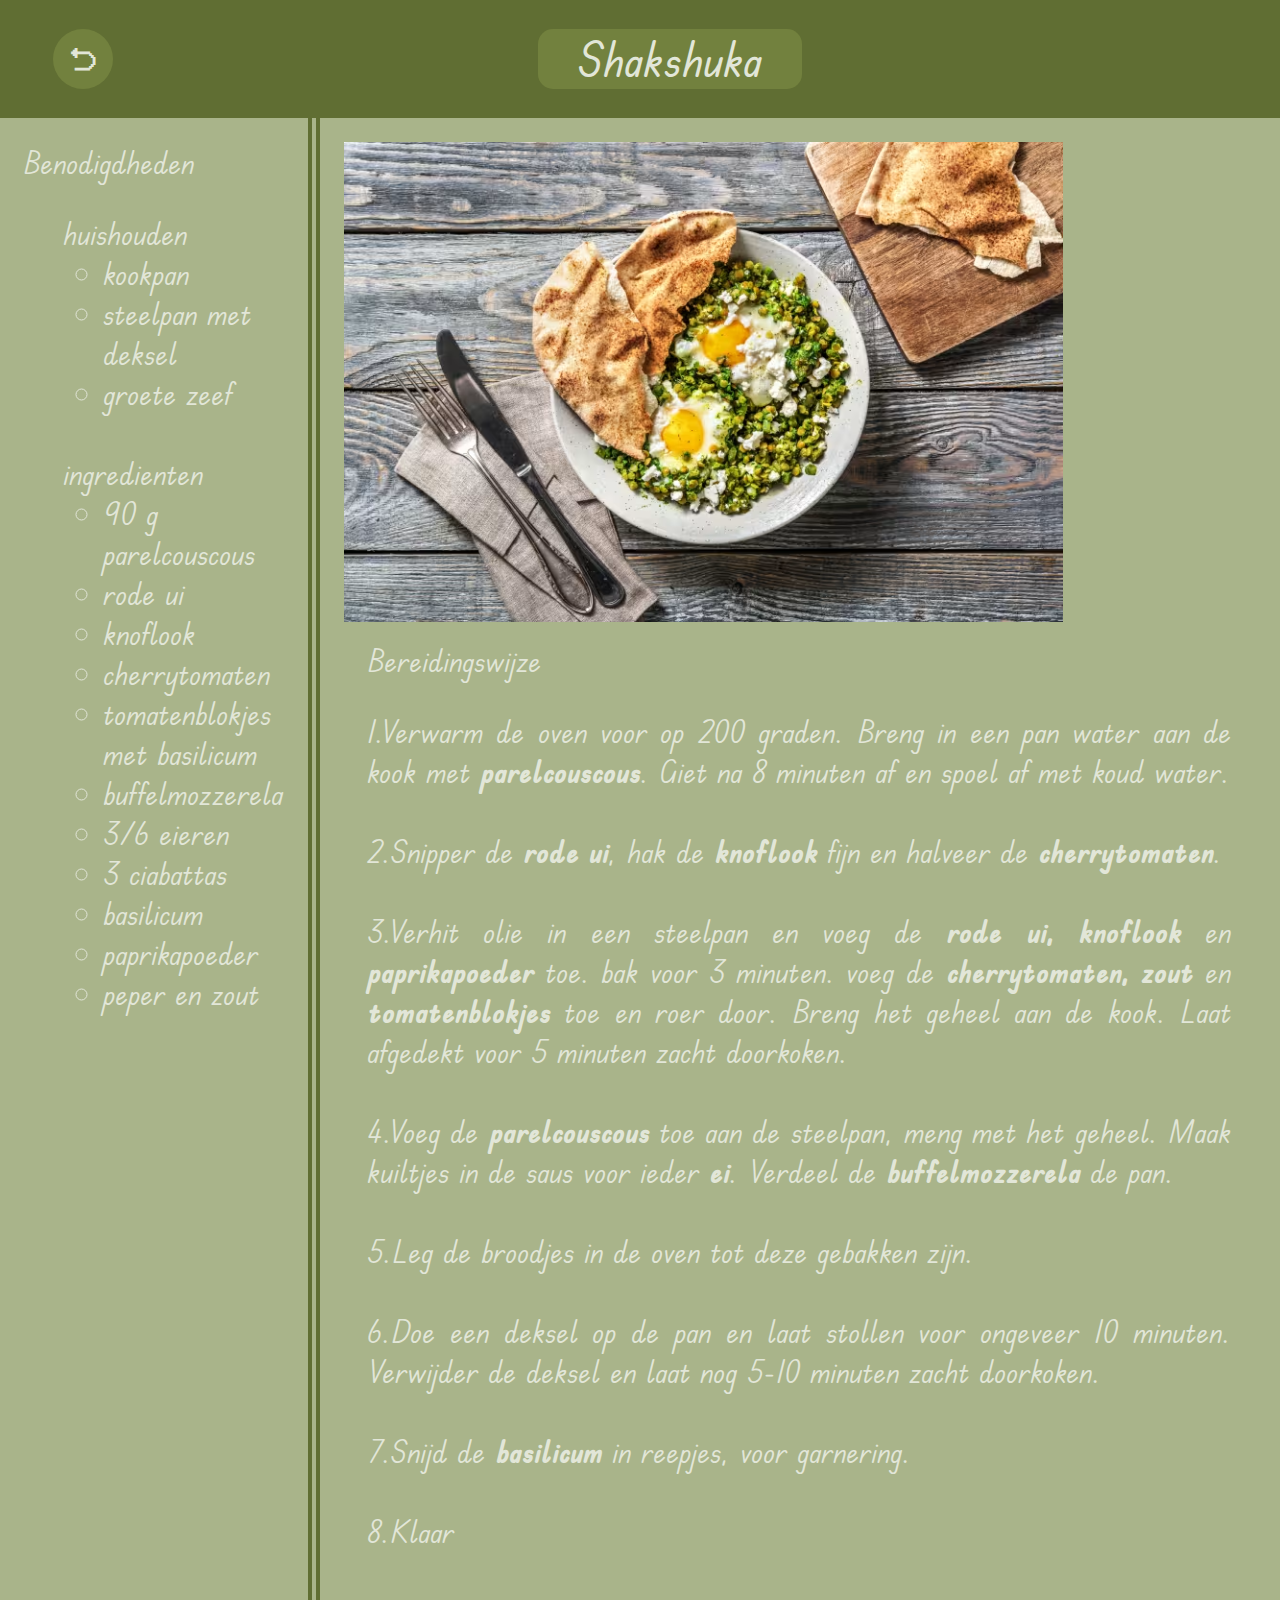
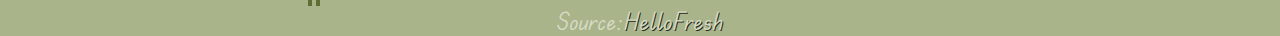
==== recipes/Shaksuka_tomaat.html @ 5f3949b4 "Add files via upload" ====
<!DOCTYPE html>

<html>
    <head>
        <title></title>
        <link rel="icon" type="image/x-icon" href="../Images/germanflag.webp">
        <link rel="preconnect" href="https://fonts.googleapis.com">
        <link rel="preconnect" href="https://fonts.gstatic.com" crossorigin>
        <link href="https://fonts.googleapis.com/css2?family=Edu+TAS+Beginner:wght@400..700&display=swap" rel="stylesheet">
        <link rel="stylesheet" href=../style.css type="text/css">
        <meta lang="nl" charset="utf-8">
    </head>
    <body>
        <header><a href="../index.html" id="terug">&#11148;</a>  <!-- &#129144;  of  &#11148; -->
        <h1>Shakshuka</h1></header>
        <main>
        <aside>
           <label>Benodigdheden</label>
            <ul>
              <li style="list-style: none;">Huishouden</li>
                <ul>
                    <li>kookpan</li> 
                    <li>steelpan met deksel </li>
                    <li>groete zeef</li>
                </ul><br>
              <li style="list-style: none">Ingredienten</li>  
                <ul>
                    <li>90 g Parelcouscous</li>                   
                    <li>rode ui</li>
                    <li>knoflook</li>
                    <li>cherrytomaten</li>
                    <li>tomatenblokjes met basilicum</li>
                    <li>buffelmozzerela</li>
                    <li>3/6 eieren</li>
                    <li>3 ciabattas</li>
                    <li>basilicum</li>
                    <li>paprikapoeder</li>
                    <li>peper en zout</li>
                </ul> 
            </ul>
        </aside>
        <div class="wraparound">
        <figure><img src="../Images/Groene_shk.avif" alt="foto van Groene Shakshuka"></figure>
            <article><label>Bereidingswijze</label>
            <p>
                1.Verwarm de oven voor op 200 graden. Breng in een pan water aan de kook met <strong>parelcouscous</strong>. Giet na 8 minuten af en spoel af met koud water. <br><br>
                2.Snipper de <strong>rode ui</strong>, hak de <strong>knoflook</strong> fijn en halveer de <strong>cherrytomaten</strong>.<br><br>
                3.Verhit olie in een steelpan en voeg de <strong>rode ui, knoflook</strong> en <strong>paprikapoeder</strong> toe. bak voor 3 minuten. voeg de <strong>cherrytomaten, zout</strong> en <strong>tomatenblokjes</strong> toe en roer door. Breng het geheel aan de kook. Laat afgedekt voor 5 minuten zacht doorkoken.<br><br>
                4.Voeg de <strong>parelcouscous</strong> toe aan de steelpan, meng met het geheel. Maak kuiltjes in de saus voor ieder <strong>ei</strong>. Verdeel de <strong>buffelmozzerela</strong> de pan.<br><br>
                5.Leg de broodjes in de oven tot deze gebakken zijn.<br><br>
                6.Doe een deksel op de pan en laat stollen voor ongeveer 10 minuten. Verwijder de deksel en laat nog 5-10 minuten zacht doorkoken.<br><br>
                7.Snijd de <strong>basilicum</strong> in reepjes, voor garnering.<br><br>
                8.Klaar                
            </p>
            </article>
            </div>
        </main>
        <footer>
            Source:<a class="footsies" href="https://www.hellofresh.nl/recipes/shakshuka-met-buffelmozzarella-5bdc20dbae08b5453143e694" target=_blank>HelloFresh</a>
        </footer>
    </body>
</html>
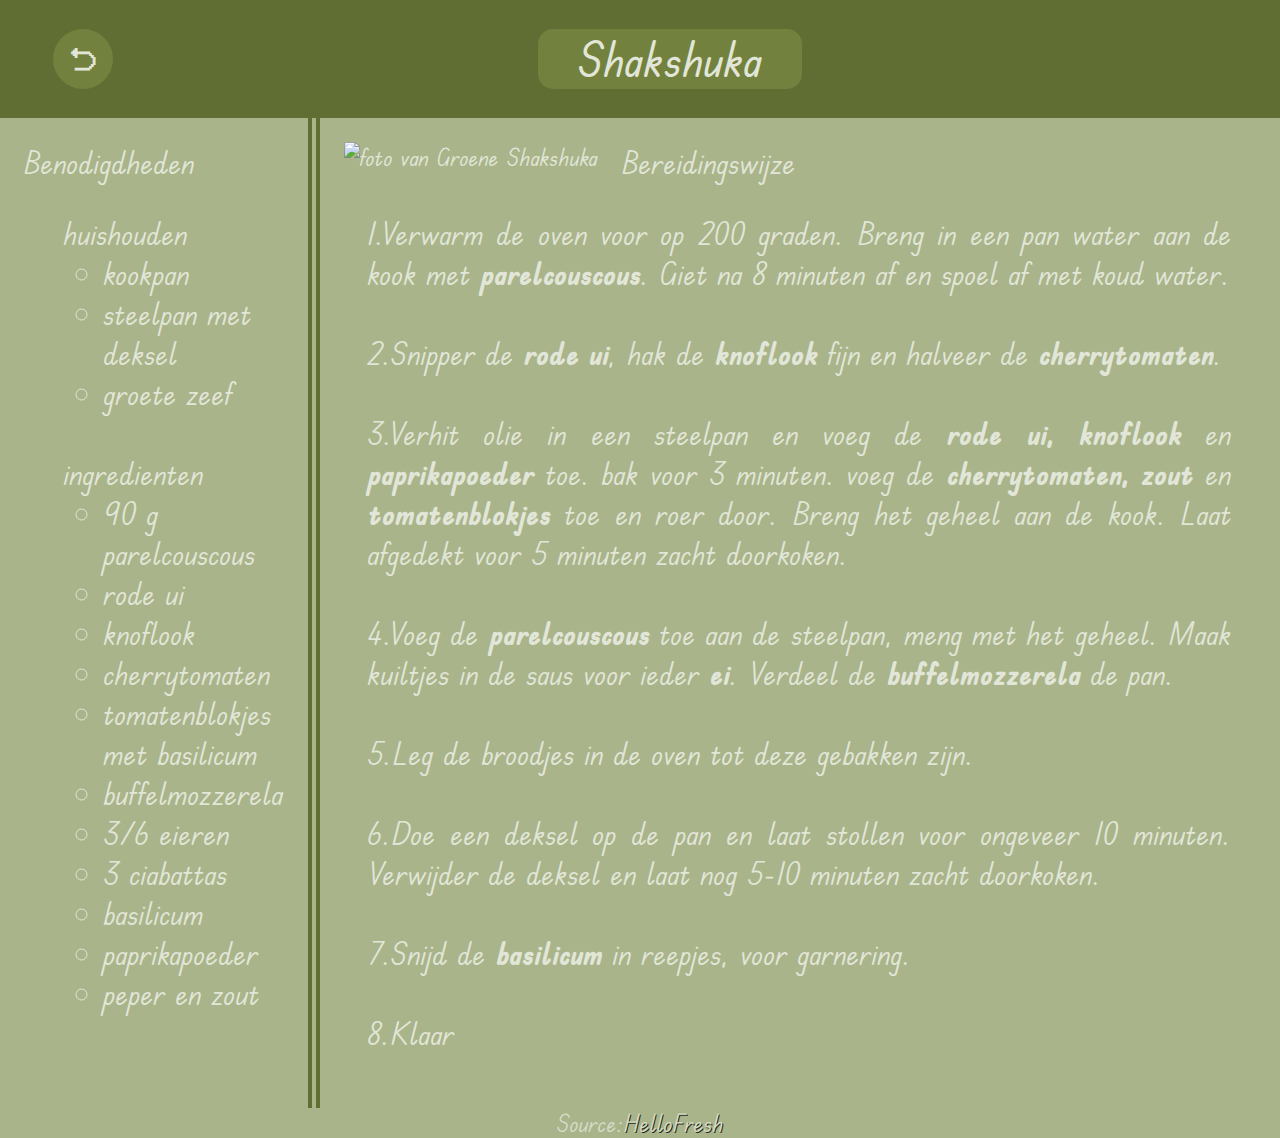
==== commit b8d041f6: "Update Shaksuka_tomaat.html" ====
--- a/recipes/Shaksuka_tomaat.html
+++ b/recipes/Shaksuka_tomaat.html
@@ -40,7 +40,7 @@
             </ul>
         </aside>
         <div class="wraparound">
-        <figure><img src="../Images/Groene_shk.avif" alt="foto van Groene Shakshuka"></figure>
+        <figure><img src="../Images/shakskuka_red.jpg" alt="foto van Groene Shakshuka"></figure>
             <article><label>Bereidingswijze</label>
             <p>
                 1.Verwarm de oven voor op 200 graden. Breng in een pan water aan de kook met <strong>parelcouscous</strong>. Giet na 8 minuten af en spoel af met koud water. <br><br>
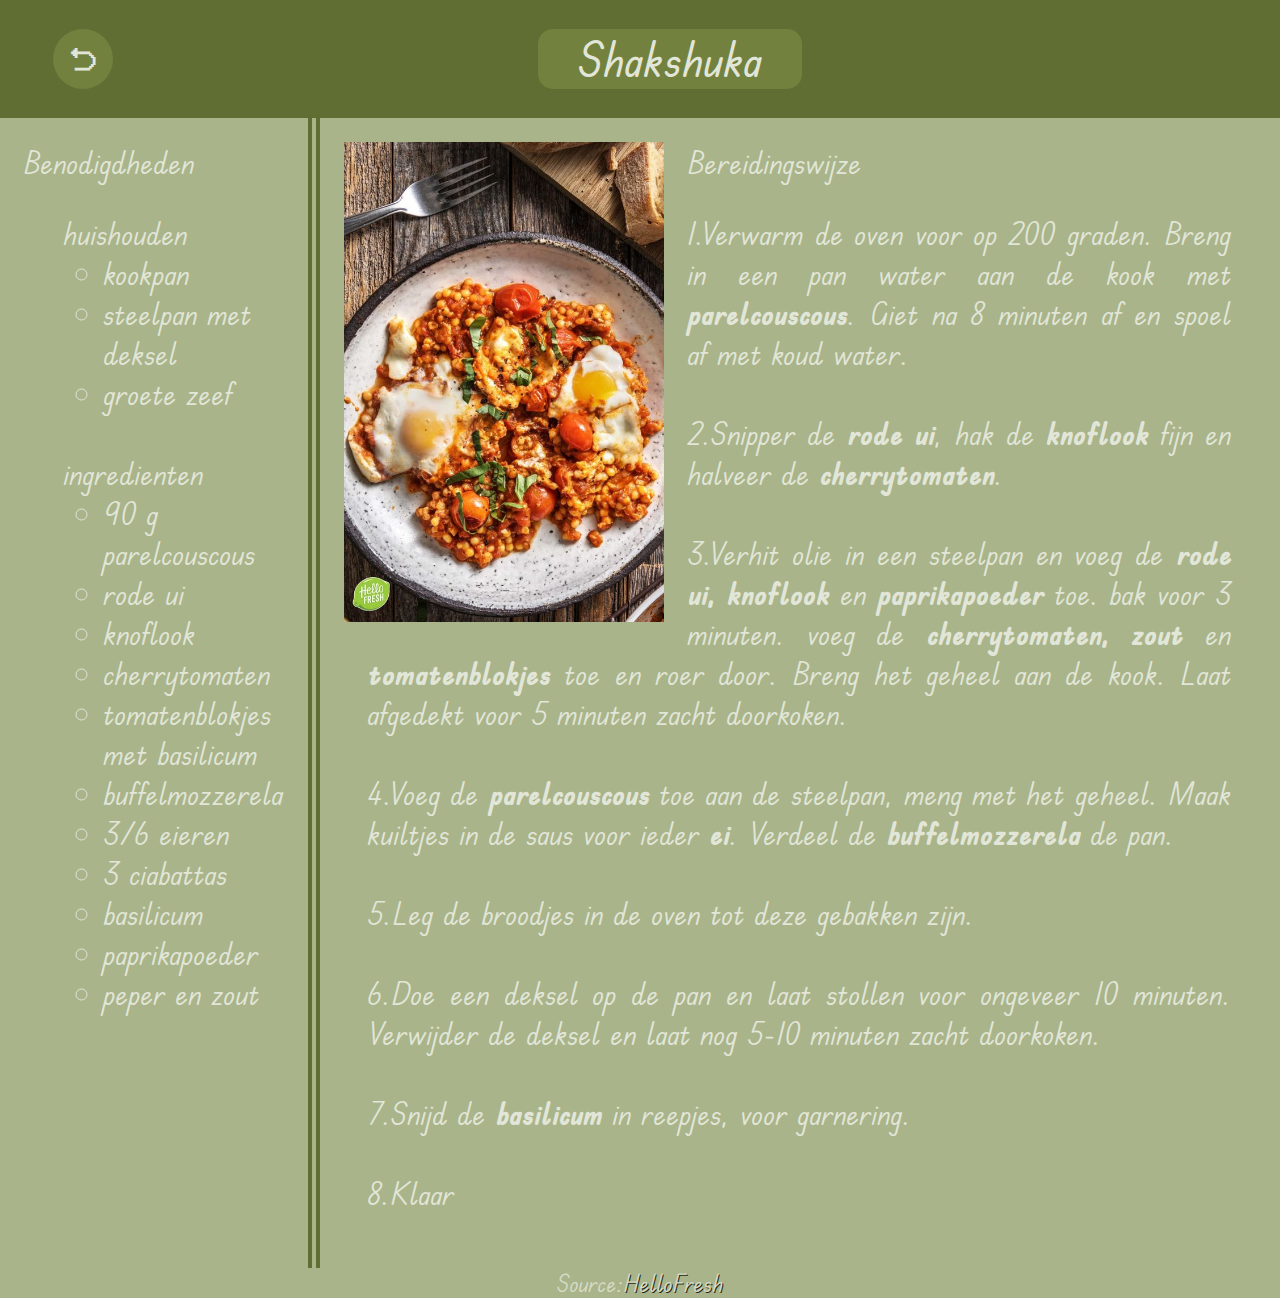
==== commit 60e7c11e: "Update Shaksuka_tomaat.html" ====
--- a/recipes/Shaksuka_tomaat.html
+++ b/recipes/Shaksuka_tomaat.html
@@ -40,7 +40,7 @@
             </ul>
         </aside>
         <div class="wraparound">
-        <figure><img src="../Images/shakskuka_red.jpg" alt="foto van Groene Shakshuka"></figure>
+        <figure><img src="../Images/shakshuka_red.jpg" alt="foto van Shakshuka met parelcouscous"></figure>
             <article><label>Bereidingswijze</label>
             <p>
                 1.Verwarm de oven voor op 200 graden. Breng in een pan water aan de kook met <strong>parelcouscous</strong>. Giet na 8 minuten af en spoel af met koud water. <br><br>
